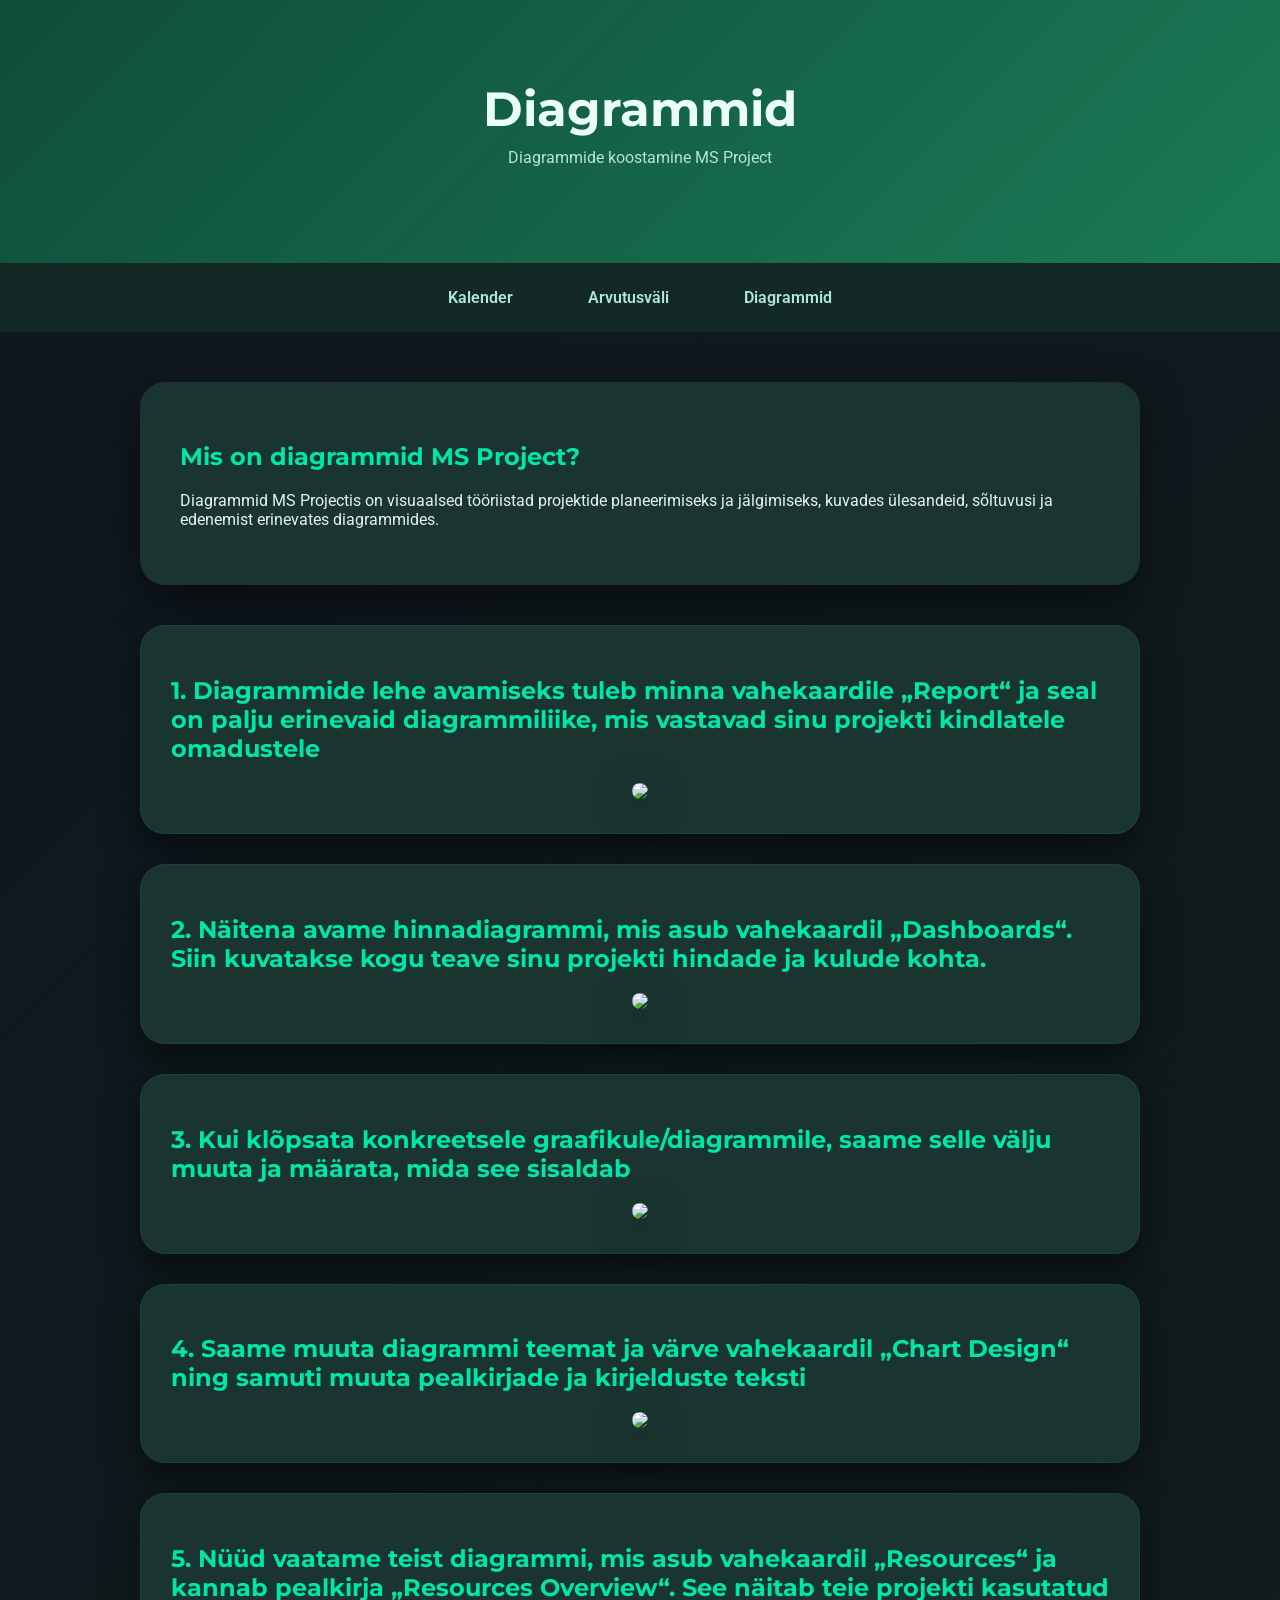
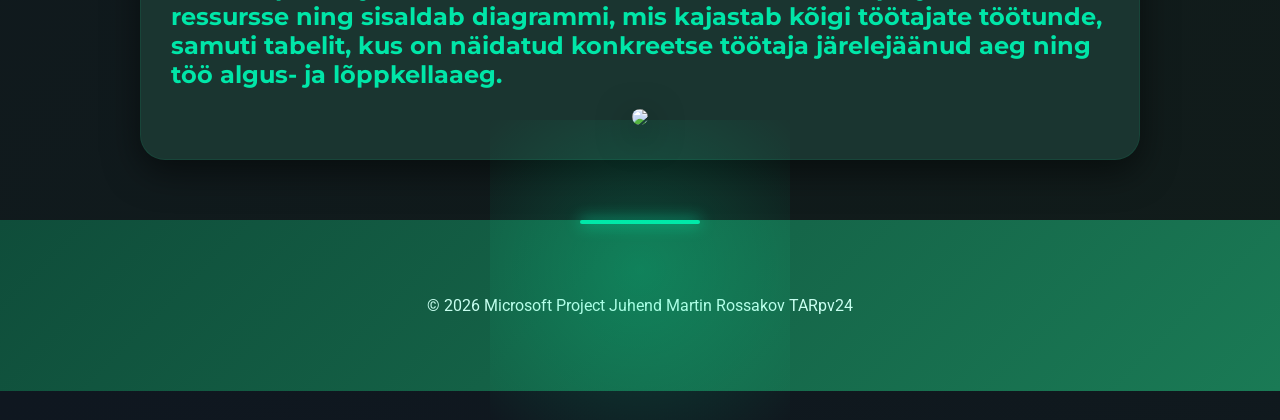
==== diagramm.html @ ae20b412 "leht diagramm.html on valmis" ====
<!DOCTYPE html>
<html lang="et">
<head>
    <meta charset="UTF-8">
    <meta name="viewport" content="width=device-width, initial-scale=1.0">
    <title>MS Project Diagrammid</title>
    <link rel="stylesheet" href="style.css">
</head>
<body>

<header>
    <h1>Diagrammid</h1>
    <p class="subtitle">Diagrammide koostamine  MS Project</p>
</header>

<nav class="nav">
    <div class="nav-container">
        <a href="index.html">Kalender</a>
        <a href="valem.html" class="active">Arvutusväli</a>
        <a href="diagramm.html">Diagrammid</a>
    </div>
</nav>

<main class="container">

    <section class="intro">
        <h2>Mis on diagrammid MS Project?</h2>
        <p>Diagrammid MS Projectis on visuaalsed tööriistad projektide planeerimiseks ja jälgimiseks, kuvades ülesandeid, sõltuvusi ja edenemist erinevates diagrammides.</p>
    </section>

    <section class="card">
        <h2>1. Diagrammide lehe avamiseks tuleb minna vahekaardile „Report“ ja seal on palju erinevaid diagrammiliike, mis vastavad sinu projekti kindlatele omadustele</h2>
        <div class="screenshot">
            <img src="images/es.png">
        </div>
    </section>

    <section class="card">
        <h2>2. Näitena avame hinnadiagrammi, mis asub vahekaardil „Dashboards“. Siin kuvatakse kogu teave sinu projekti hindade ja kulude kohta.</h2>
        <div class="screenshot">
            <img src="images/te.png">
        </div>
    </section>

    <section class="card">
        <h2>3. Kui klõpsata konkreetsele graafikule/diagrammile, saame selle välju muuta ja määrata, mida see sisaldab </h2>
        <div class="screenshot">
            <img src="images/ko.png">
        </div>
    </section>

    <section class="card">
        <h2>4. Saame muuta diagrammi teemat ja värve vahekaardil „Chart Design“ ning samuti muuta pealkirjade ja kirjelduste teksti</h2>
        <div class="screenshot">
            <img src="images/ne.png">
        </div>
    </section>

    <section class="card">
        <h2>5. Nüüd vaatame teist diagrammi, mis asub vahekaardil „Resources“ ja kannab pealkirja „Resources Overview“. See näitab teie projekti kasutatud ressursse ning sisaldab diagrammi, mis kajastab kõigi töötajate töötunde, samuti tabelit, kus on näidatud konkreetse töötaja järelejäänud aeg ning töö algus- ja lõppkellaaeg.</h2>
        <div class="screenshot">
            <img src="images/vi.png">
        </div>
    </section>

</main>

<footer>
    <p>© 2026 Microsoft Project Juhend Martin Rossakov TARpv24</p>
</footer>

</body>
</html>
---- style.css ----
@import url('https://fonts.googleapis.com/css2?family=Roboto:wght@400;500&family=Montserrat:wght@600;700&display=swap');

/* ===== BASE ===== */
html {
    scroll-behavior: smooth;
}

body {
    margin: 0;
    font-family: 'Roboto', sans-serif;
    background: linear-gradient(135deg, #0f1720, #111c1a);
    color: #e6f1ec;
}

/* ===== HEADER ===== */
header {
    text-align: center;
    padding: 80px 20px;
    background: linear-gradient(135deg, #0f4d3a, #1a7a55);
    color: #eafff6;
    box-shadow: 0 10px 40px rgba(0,0,0,0.5);
    animation: fadeDown 1s ease;
}

header h1 {
    font-family: 'Montserrat', sans-serif;
    font-size: 3em;
    margin: 0;
}

header .subtitle {
    margin-top: 10px;
    color: #b7e5d4;
}

/* ===== NAV ===== */
.nav {
    background: rgba(20, 45, 40, 0.85);
    backdrop-filter: blur(12px);
    position: sticky;
    top: 0;
    z-index: 100;
}

.nav-container {
    display: flex;
    justify-content: center;
    gap: 35px;
    padding: 15px;
}

.nav a {
    text-decoration: none;
    color: #aee8d6;
    font-weight: 600;
    padding: 10px 20px;
    border-radius: 30px;
    transition: all 0.3s ease;
}

.nav a:hover {
    background: rgba(0, 230, 150, 0.2);
    transform: translateY(-2px);
}

/* Подсветка активного пункта на странице */
.nav a.active[href$="diagramm.html"] {
    background: linear-gradient(135deg, #00e6a8, #5affc2);
    color: #00291f;
    box-shadow: 0 6px 22px rgba(0, 230, 150, 0.5);
}

/* ===== CONTENT ===== */
.container {
    max-width: 1000px;
    margin: 50px auto;
    padding: 0 20px;
}

/* ===== INTRO ===== */
.intro {
    background: #1a3530;
    padding: 40px;
    border-radius: 25px;
    margin-bottom: 40px;
    box-shadow: 0 15px 40px rgba(0,0,0,0.5);
    animation: fadeUp 1s ease;
}

/* ===== CARDS ===== */
.card {
    background: #1a3530;
    padding: 30px;
    border-radius: 25px;
    margin-bottom: 30px;
    box-shadow: 0 12px 35px rgba(0,0,0,0.5);
    border: 1px solid rgba(0,255,170,0.08);
    opacity: 0;
    transform: translateY(40px);
    animation: fadeUp 0.8s ease forwards;
}

/* задержки появления */
.card:nth-child(1) { animation-delay: 0.2s; }
.card:nth-child(2) { animation-delay: 0.4s; }
.card:nth-child(3) { animation-delay: 0.6s; }
.card:nth-child(4) { animation-delay: 0.8s; }
.card:nth-child(5) { animation-delay: 1s; }
.card:nth-child(6) { animation-delay: 1.2s; }

.card:hover {
    transform: translateY(-6px) scale(1.02);
    box-shadow: 0 0 25px rgba(0,255,170,0.25),
    0 20px 60px rgba(0,0,0,0.6);
}

/* ===== HEADINGS ===== */
h2 {
    font-family: 'Montserrat', sans-serif;
    color: #00e6a8;
}

/* ===== IMAGES ===== */
.screenshot {
    text-align: center;
    margin-top: 20px;
}

.screenshot img {
    width: 70%;
    max-width: 550px;
    border-radius: 18px;
    box-shadow: 0 10px 35px rgba(0,0,0,0.7);
    transition: all 0.4s ease;
}

.screenshot img:hover {
    transform: scale(1.05);
    box-shadow: 0 15px 50px rgba(0,255,170,0.3);
}

/* ===== FOOTER ===== */
footer {
    text-align: center;
    padding: 60px 20px;
    margin-top: 60px;
    background: linear-gradient(135deg, #0f4d3a, #1a7a55);
    color: #c8fff0;
    position: relative;
    animation: fadeUp 1.2s ease;
}

footer::before {
    content: "";
    position: absolute;
    top: 0;
    left: 50%;
    width: 120px;
    height: 4px;
    background: #00e6a8;
    transform: translateX(-50%);
    border-radius: 10px;
    box-shadow: 0 0 15px #00e6a8;
}

footer::after {
    content: "";
    position: absolute;
    width: 300px;
    height: 300px;
    background: radial-gradient(circle, rgba(0,255,170,0.2), transparent);
    top: -100px;
    left: 50%;
    transform: translateX(-50%);
}

/* ===== ANIMATIONS ===== */
@keyframes fadeUp {
    from {
        opacity: 0;
        transform: translateY(40px);
    }
    to {
        opacity: 1;
        transform: translateY(0);
    }
}

@keyframes fadeDown {
    from {
        opacity: 0;
        transform: translateY(-40px);
    }
    to {
        opacity: 1;
        transform: translateY(0);
    }
}
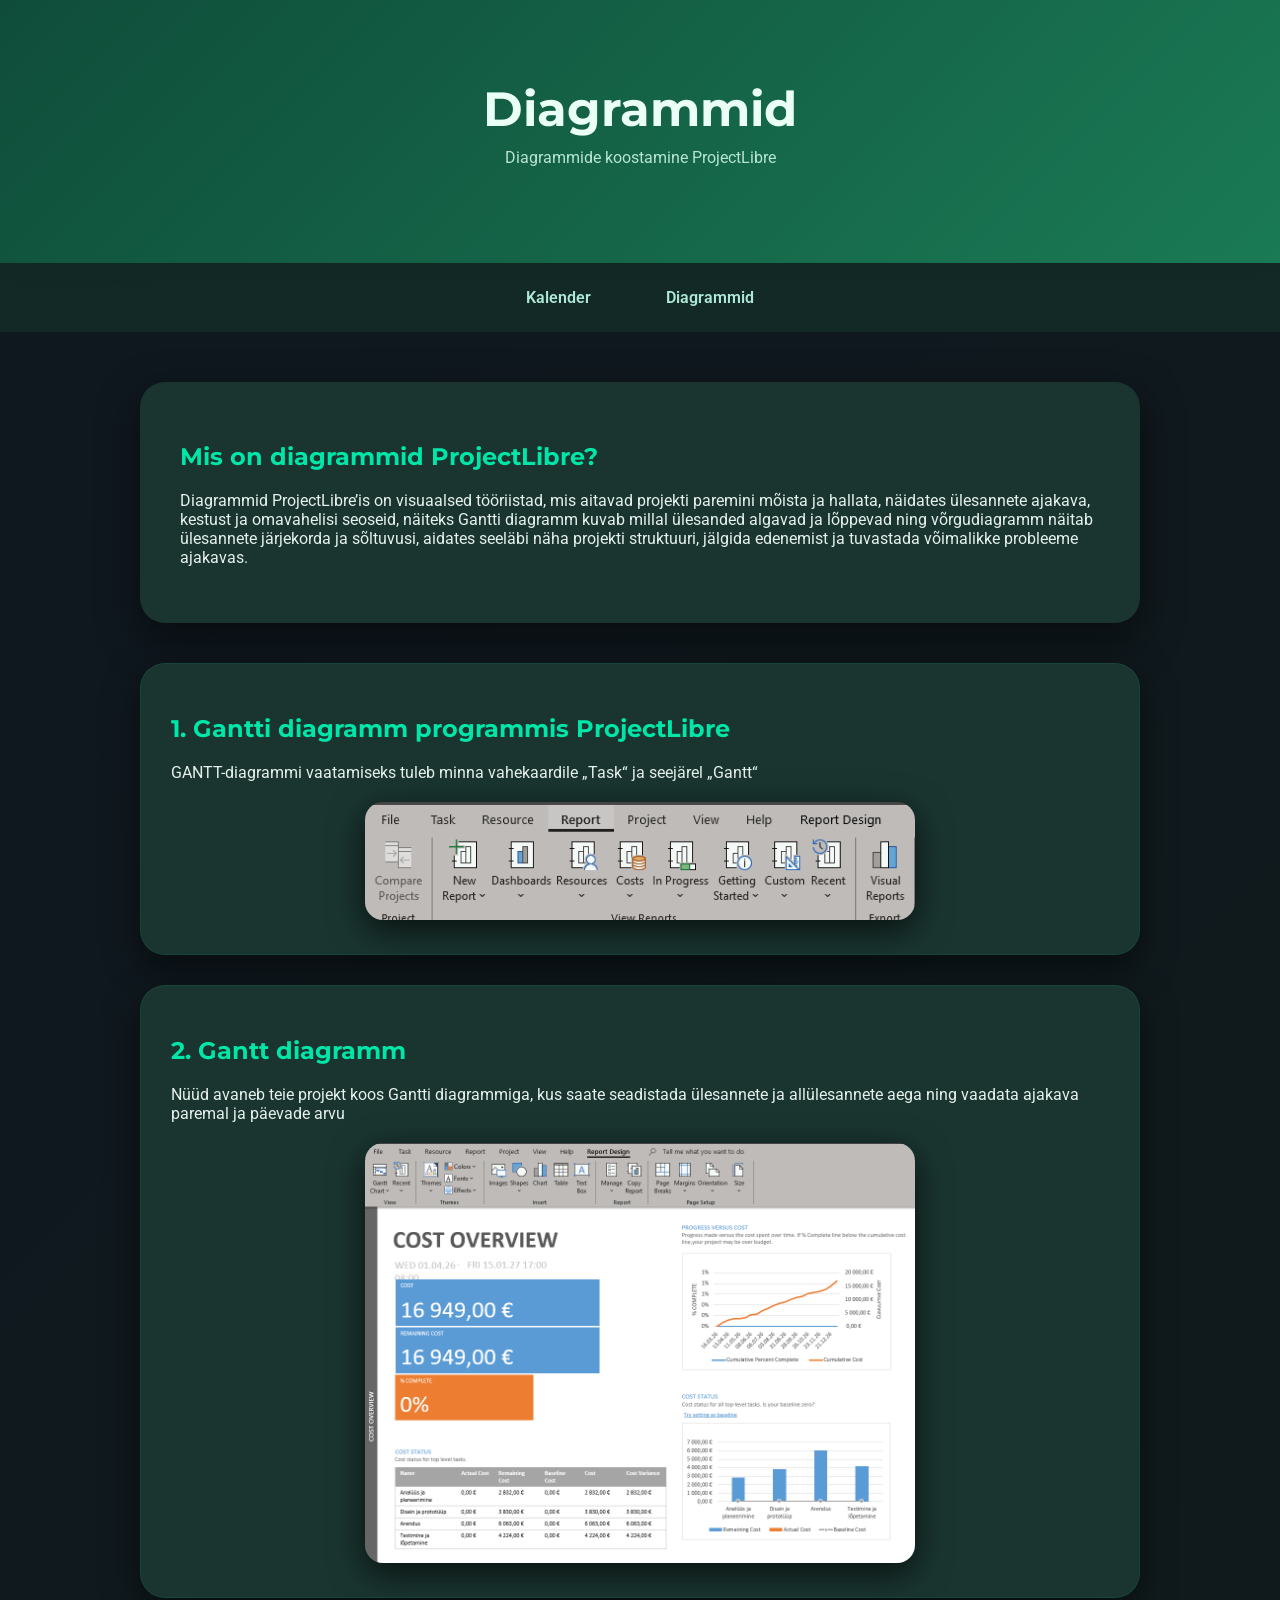
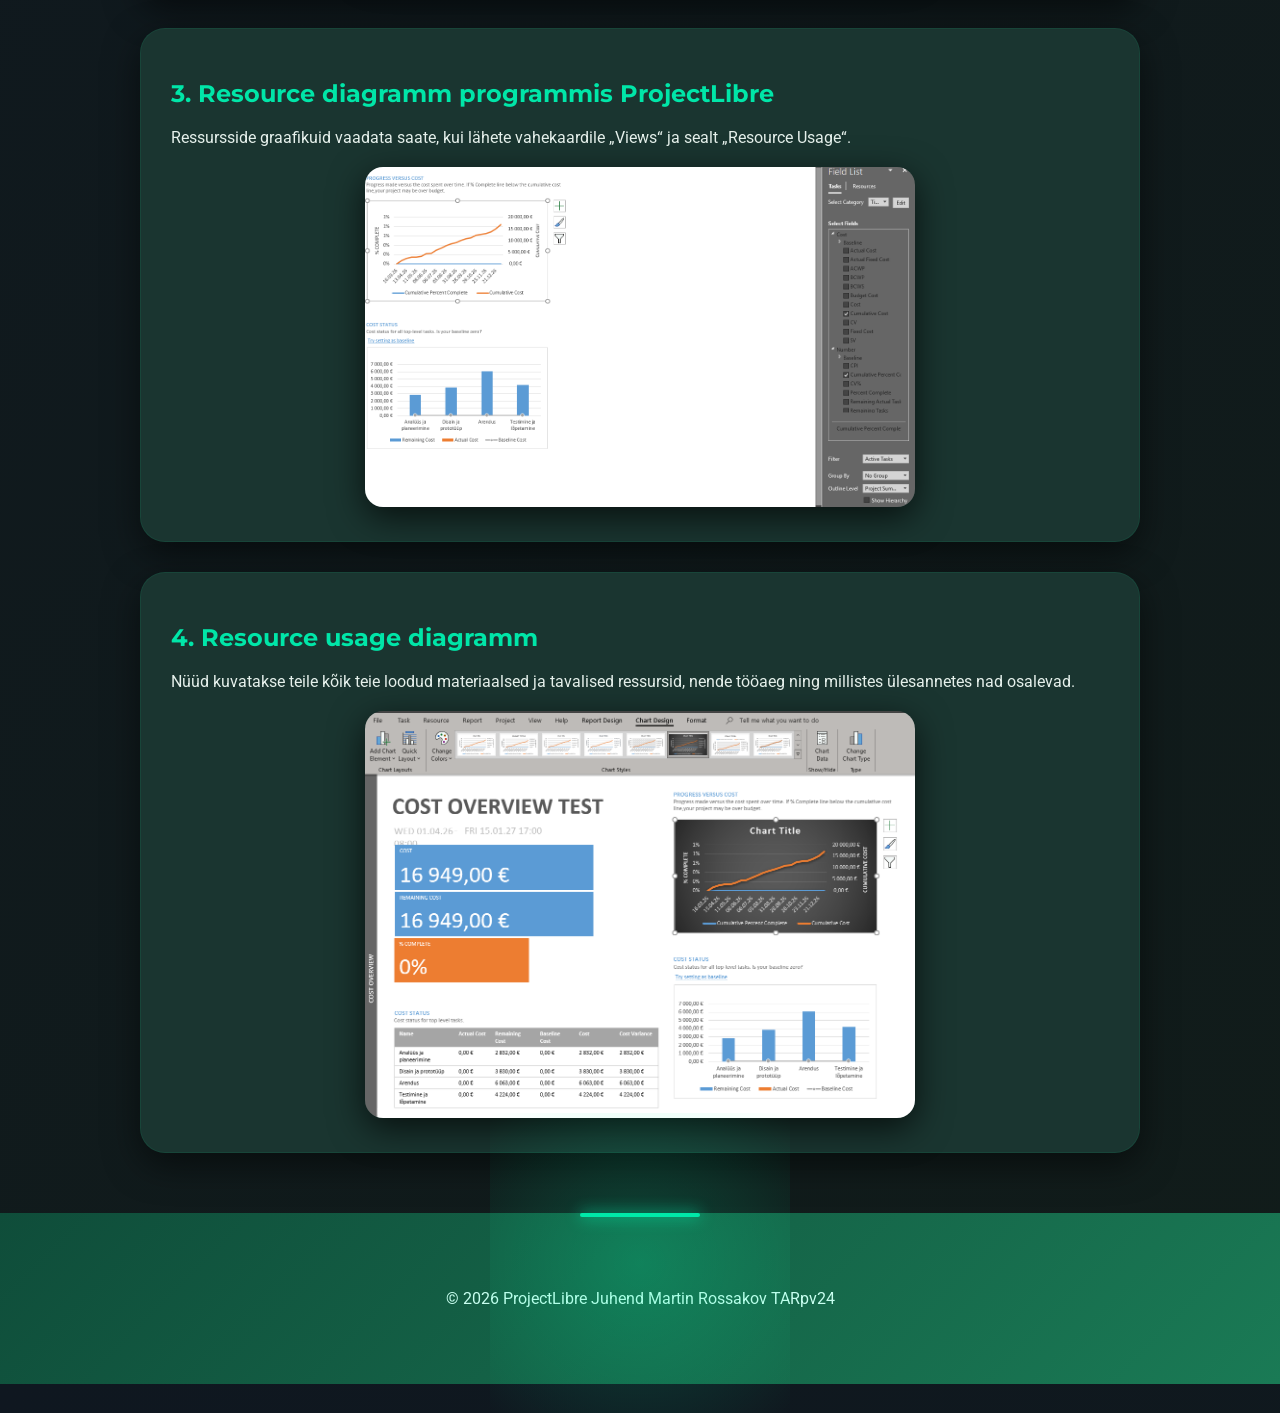
==== commit 0e35c44e: "Uus diagramm.html koos juhendiga on projectLibre'is valmis" ====
--- a/diagramm.html
+++ b/diagramm.html
@@ -3,20 +3,19 @@
 <head>
     <meta charset="UTF-8">
     <meta name="viewport" content="width=device-width, initial-scale=1.0">
-    <title>MS Project Diagrammid</title>
+    <title>ProjectLibre Diagrammid</title>
     <link rel="stylesheet" href="style.css">
 </head>
 <body>
 
 <header>
     <h1>Diagrammid</h1>
-    <p class="subtitle">Diagrammide koostamine  MS Project</p>
+    <p class="subtitle">Diagrammide koostamine ProjectLibre</p>
 </header>
 
 <nav class="nav">
     <div class="nav-container">
         <a href="index.html">Kalender</a>
-        <a href="valem.html" class="active">Arvutusväli</a>
         <a href="diagramm.html">Diagrammid</a>
     </div>
 </nav>
@@ -24,49 +23,47 @@
 <main class="container">
 
     <section class="intro">
-        <h2>Mis on diagrammid MS Project?</h2>
-        <p>Diagrammid MS Projectis on visuaalsed tööriistad projektide planeerimiseks ja jälgimiseks, kuvades ülesandeid, sõltuvusi ja edenemist erinevates diagrammides.</p>
+        <h2>Mis on diagrammid ProjectLibre?</h2>
+        <p>Diagrammid ProjectLibre’is on visuaalsed tööriistad, mis aitavad projekti paremini mõista ja hallata, näidates ülesannete ajakava, kestust ja omavahelisi seoseid, näiteks Gantti diagramm kuvab millal ülesanded algavad ja lõppevad ning võrgudiagramm näitab ülesannete järjekorda ja sõltuvusi, aidates seeläbi näha projekti struktuuri, jälgida edenemist ja tuvastada võimalikke probleeme ajakavas.</p>
     </section>
 
     <section class="card">
-        <h2>1. Diagrammide lehe avamiseks tuleb minna vahekaardile „Report“ ja seal on palju erinevaid diagrammiliike, mis vastavad sinu projekti kindlatele omadustele</h2>
+        <h2>1. Gantti diagramm programmis ProjectLibre</h2>
+        <p>GANTT-diagrammi vaatamiseks tuleb minna vahekaardile „Task“ ja seejärel „Gantt“</p>
         <div class="screenshot">
             <img src="images/es.png">
         </div>
     </section>
 
     <section class="card">
-        <h2>2. Näitena avame hinnadiagrammi, mis asub vahekaardil „Dashboards“. Siin kuvatakse kogu teave sinu projekti hindade ja kulude kohta.</h2>
+        <h2>2. Gantt diagramm</h2>
+        <p>Nüüd avaneb teie projekt koos Gantti diagrammiga, kus saate seadistada ülesannete ja allülesannete aega ning vaadata ajakava paremal ja päevade arvu</p>
         <div class="screenshot">
             <img src="images/te.png">
         </div>
     </section>
 
     <section class="card">
-        <h2>3. Kui klõpsata konkreetsele graafikule/diagrammile, saame selle välju muuta ja määrata, mida see sisaldab </h2>
+        <h2>3. Resource diagramm programmis ProjectLibre </h2>
+        <p>Ressursside graafikuid vaadata saate, kui lähete vahekaardile „Views“ ja sealt „Resource Usage“.</p>
         <div class="screenshot">
             <img src="images/ko.png">
         </div>
     </section>
 
     <section class="card">
-        <h2>4. Saame muuta diagrammi teemat ja värve vahekaardil „Chart Design“ ning samuti muuta pealkirjade ja kirjelduste teksti</h2>
+        <h2>4. Resource usage diagramm</h2>
+        <p>Nüüd kuvatakse teile kõik teie loodud materiaalsed ja tavalised ressursid, nende tööaeg ning millistes ülesannetes nad osalevad.</p>
         <div class="screenshot">
             <img src="images/ne.png">
         </div>
     </section>
 
-    <section class="card">
-        <h2>5. Nüüd vaatame teist diagrammi, mis asub vahekaardil „Resources“ ja kannab pealkirja „Resources Overview“. See näitab teie projekti kasutatud ressursse ning sisaldab diagrammi, mis kajastab kõigi töötajate töötunde, samuti tabelit, kus on näidatud konkreetse töötaja järelejäänud aeg ning töö algus- ja lõppkellaaeg.</h2>
-        <div class="screenshot">
-            <img src="images/vi.png">
-        </div>
-    </section>
 
 </main>
 
 <footer>
-    <p>© 2026 Microsoft Project Juhend Martin Rossakov TARpv24</p>
+    <p>© 2026 ProjectLibre Juhend Martin Rossakov TARpv24</p>
 </footer>
 
 </body>
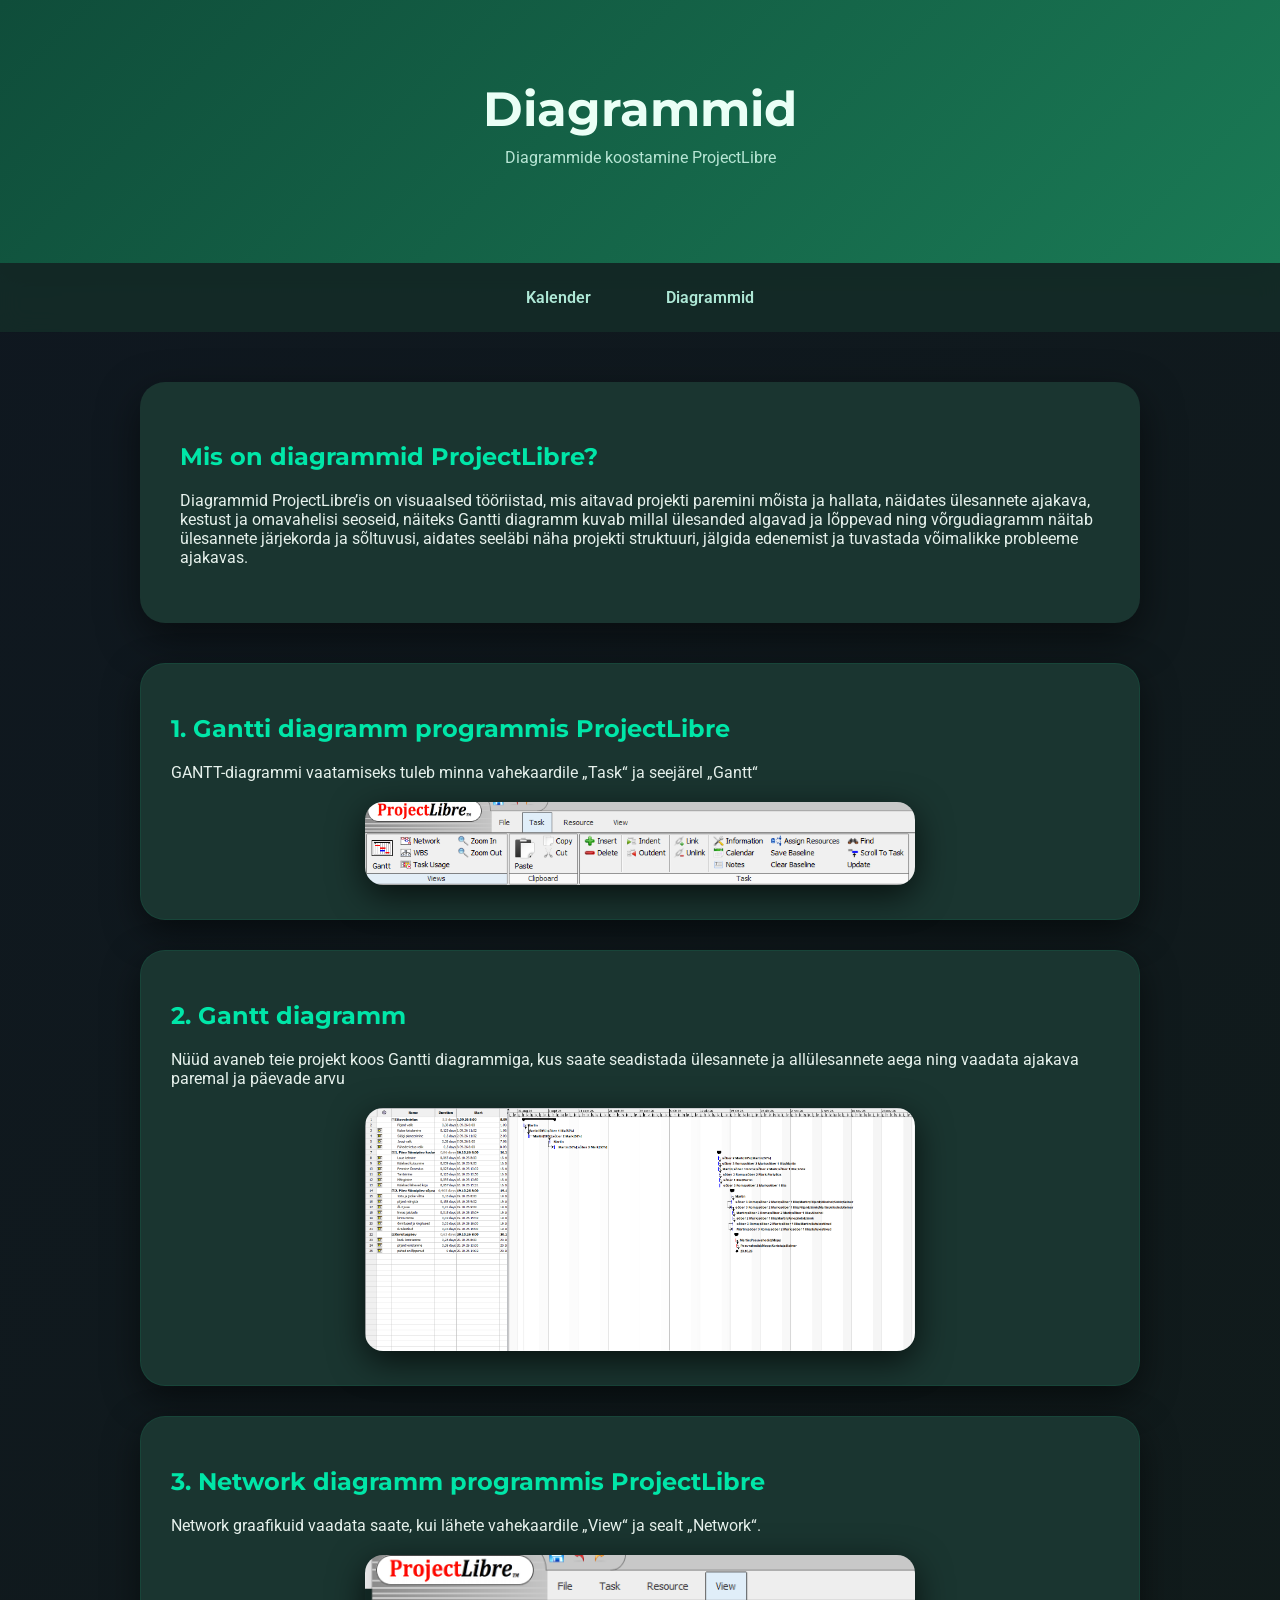
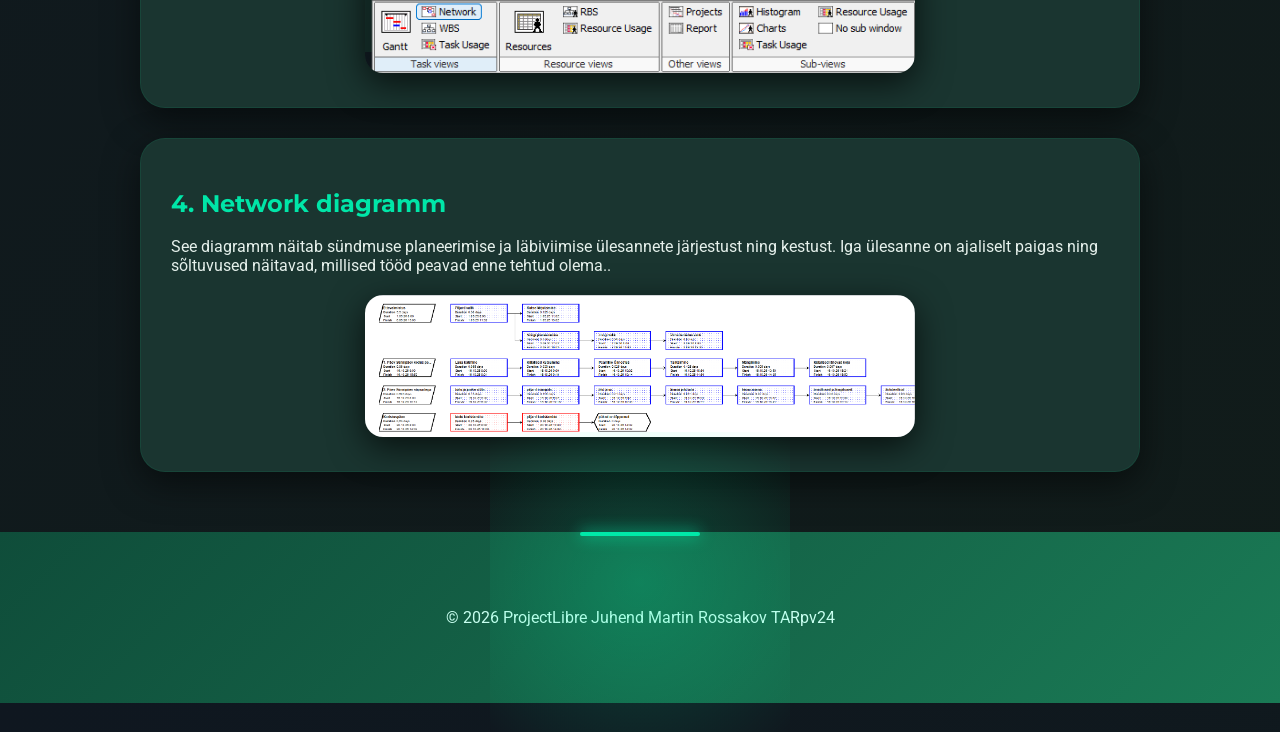
==== commit d2625738: "muuda teksi network diagrammid" ====
--- a/diagramm.html
+++ b/diagramm.html
@@ -44,16 +44,16 @@
     </section>
 
     <section class="card">
-        <h2>3. Resource diagramm programmis ProjectLibre </h2>
-        <p>Ressursside graafikuid vaadata saate, kui lähete vahekaardile „Views“ ja sealt „Resource Usage“.</p>
+        <h2>3. Network diagramm programmis ProjectLibre </h2>
+        <p>Network graafikuid vaadata saate, kui lähete vahekaardile „View“ ja sealt „Network“.</p>
         <div class="screenshot">
             <img src="images/ko.png">
         </div>
     </section>
 
     <section class="card">
-        <h2>4. Resource usage diagramm</h2>
-        <p>Nüüd kuvatakse teile kõik teie loodud materiaalsed ja tavalised ressursid, nende tööaeg ning millistes ülesannetes nad osalevad.</p>
+        <h2>4. Network diagramm</h2>
+        <p>See diagramm näitab sündmuse planeerimise ja läbiviimise ülesannete järjestust ning kestust. Iga ülesanne on ajaliselt paigas ning sõltuvused näitavad, millised tööd peavad enne tehtud olema..</p>
         <div class="screenshot">
             <img src="images/ne.png">
         </div>
@@ -67,4 +67,4 @@
 </footer>
 
 </body>
-</html>+</html>
